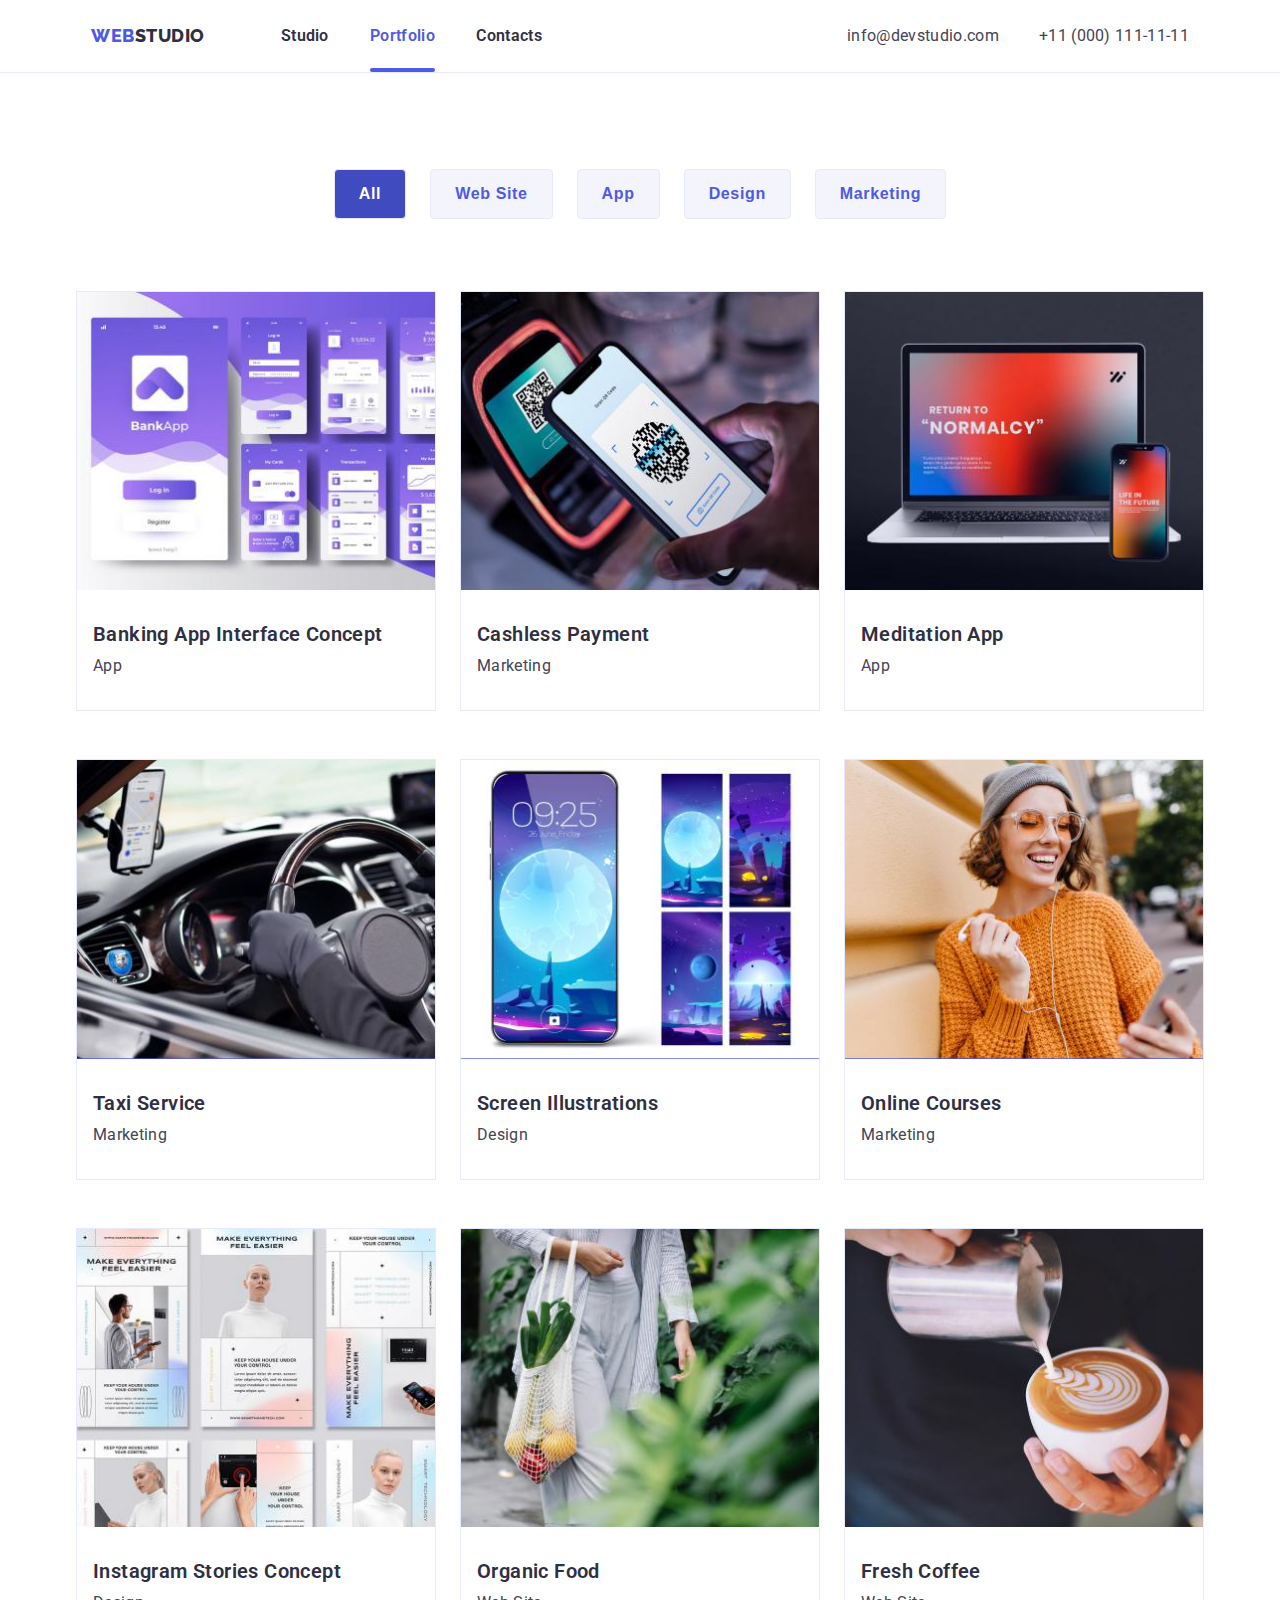
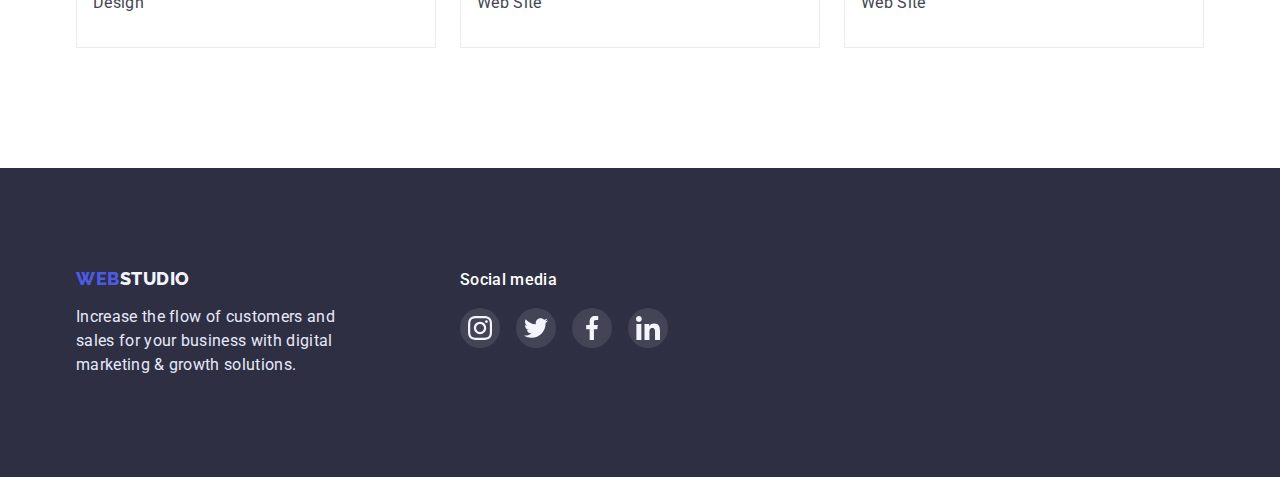
==== portfolio.html @ 68f340ba "Initial commit" ====
<!DOCTYPE html>
<html lang="en">
<head>
    <meta charset="UTF-8">
    <meta http-equiv="X-UA-Compatible" content="IE=edge">
    <meta name="viewport" content="width=device-width, initial-scale=1.0">
    <link rel="preconnect" href="https://fonts.googleapis.com">
    <link rel="preconnect" href="https://fonts.gstatic.com" crossorigin>
    <link href="https://fonts.googleapis.com/css2?family=Raleway:wght@800&family=Roboto:wght@400;500;700;900&display=swap" rel="stylesheet">
    <link rel="stylesheet" href="https://github.com/sindresorhus/modern-normalize/blob/main/modern-normalize.css">
    <link rel="stylesheet" href="./css/styles.css">
    <title>Portfolio</title>
</head>

<body>
    <header class="header">
        <div class="header-cont">
        <nav class="nav">
        
        <!-- Logo -->
            <a class="logo-link" href="./index.html">Web<span class="studio">Studio</span></a>
        
        <!-- Навигация -->
                <ul class="nav-li">
                    <li><a class="header-link" href="./index.html">Studio</a></li>
                    <li><a class="header-link current" href="./portfolio.html">Portfolio</a></li>
                    <li><a class="header-link" href="">Contacts</a></li>
                </ul> 
        </nav>
        
        <!-- Контакты -->
        <address>
            <ul class="address">
                <li><a class="address-link mail" href="mailto:info@devstudio.com">info@devstudio.com</a></li>
                <li><a class="address-link tel" href="tel:+110001111111">+11 (000) 111-11-11</a></li>
            </ul>
        </address>
    </div>
    </header>
        
    <main>
                <!-- Виды деятельности, разделение по фильтру и ссылки -->
        <section class="portfolio-photo section">
            <div class="container">
                <h1 class="filter-titel hidden">Portfolio filter by type of work</h1>    
                <ul class="portfolio-filter">
                    <li><button type="button" class="filter-button current">All</button></li>
                    <li><button type="button" class="filter-button">Web Site</button></li>
                    <li><button type="button" class="filter-button">App</button></li>
                    <li><button type="button" class="filter-button">Design</button></li>
                    <li><button type="button" class="filter-button">Marketing</button></li>
                </ul>
            
                <!-- Ссылки-картинки -->
                <ul class="portfolio-links">
                    <li class="portfolio-li">
                        <a class="portfolio-link" href="#">
                            <div class="portfolio-overlay">
                                <img src="./images/portfolio1.jpg" alt="Bank App View" width="360">
                                    <div class="overlay">
                                        <p class="p-overlay">14 Stylish and User-Friendly App Design Concepts · Task Manager App · 
                                            Calorie Tracker App · Exotic Fruit Ecommerce App · Cloud Storage App</p>
                                    </div>
                            </div>
                                <div class="portfolio-text">
                                <h2 class="portfolio-card-titel">Banking App Interface Concept</h2>
                                <p class="text">App</p>
                            </div>
                        </a>
                    </li>
                    <li class="portfolio-li">
                        <a class="portfolio-link" href="#">
                            <div class="portfolio-overlay">
                                <img src="./images/portfolio2.jpg" alt="pay with app" width="360">
                                    <div class="overlay">
                                        <p class="p-overlay">14 Stylish and User-Friendly App Design Concepts · Task Manager App · 
                                            Calorie Tracker App · Exotic Fruit Ecommerce App · Cloud Storage App</p>
                                    </div>
                            </div>
                            <div class="portfolio-text">
                                <h2 class="portfolio-card-titel">Cashless Payment</h2>
                                <p class="text">Marketing</p>
                            </div>
                        </a>
                    </li>
                    <li class="portfolio-li">
                        <a class="portfolio-link" href="#">
                            <div class="portfolio-overlay">
                                <img  src="./images/portfolio3.jpg" alt="Laptop and telefon" width="360">
                                    <div class="overlay">
                                        <p class="p-overlay">14 Stylish and User-Friendly App Design Concepts · Task Manager App · 
                                            Calorie Tracker App · Exotic Fruit Ecommerce App · Cloud Storage App</p>
                                    </div>
                            </div>
                                <div class="portfolio-text">
                                <h2 class="portfolio-card-titel">Meditation App</h2>
                                <p class="text">App</p>
                            </div>
                        </a>
                    </li>
                    <li class="portfolio-li">
                        <a class="portfolio-link" href="#">
                            <div class="portfolio-overlay">
                                <img src="./images/portfolio4.jpg" alt="Telefon in taxi" width="360">
                                    <div class="overlay">
                                        <p class="p-overlay">14 Stylish and User-Friendly App Design Concepts · Task Manager App · 
                                            Calorie Tracker App · Exotic Fruit Ecommerce App · Cloud Storage App</p>
                                    </div>
                            </div>
                                <div class="portfolio-text">
                                <h2 class="portfolio-card-titel">Taxi Service</h2>
                                <p class="text">Marketing</p>
                            </div>
                        </a>
                    </li>
                    <li class="portfolio-li">
                        <a class="portfolio-link" href="#">
                            <div class="portfolio-overlay">
                                <img src="./images/portfolio5.jpg" alt="Images vor telefon" width="360">
                                    <div class="overlay">
                                        <p class="p-overlay">14 Stylish and User-Friendly App Design Concepts · Task Manager App · 
                                            Calorie Tracker App · Exotic Fruit Ecommerce App · Cloud Storage App</p>
                                    </div>
                            </div>
                                <div class="portfolio-text">
                                <h2 class="portfolio-card-titel">Screen Illustrations</h2>
                                <p class="text">Design</p>
                            </div>
                        </a>
                    </li>
                    <li class="portfolio-li">
                        <a class="portfolio-link" href="#">
                            <div class="portfolio-overlay">
                                <img src="./images/portfolio6.jpg" alt="Girl mit telefon;" width="360">
                                    <div class="overlay">
                                        <p class="p-overlay">14 Stylish and User-Friendly App Design Concepts · Task Manager App · 
                                            Calorie Tracker App · Exotic Fruit Ecommerce App · Cloud Storage App</p>
                                    </div>
                            </div>
                                <div class="portfolio-text">
                                <h2 class="portfolio-card-titel">Online Courses</h2>
                                <p class="text">Marketing</p>
                            </div>
                        </a>
                    </li>
                    <li class="portfolio-li">
                        <a class="portfolio-link" href="#">
                            <div class="portfolio-overlay">
                                <img src="./images/portfolio7.jpg" alt="Screenshots Instagram" width="360">
                                    <div class="overlay">
                                        <p class="p-overlay">14 Stylish and User-Friendly App Design Concepts · Task Manager App · 
                                            Calorie Tracker App · Exotic Fruit Ecommerce App · Cloud Storage App</p>
                                    </div>
                            </div>
                                <div class="portfolio-text">
                                <h2 class="portfolio-card-titel">Instagram Stories Concept</h2>
                                <p class="text">Design</p>
                            </div>
                        </a>
                    </li>
                    <li class="portfolio-li">
                        <a class="portfolio-link" href="#">
                            <div class="portfolio-overlay">
                                <img src="./images/portfolio8.jpg" alt="Food in a bag" width="360">
                                    <div class="overlay">
                                        <p class="p-overlay">14 Stylish and User-Friendly App Design Concepts · Task Manager App · 
                                            Calorie Tracker App · Exotic Fruit Ecommerce App · Cloud Storage App</p>
                                    </div>
                            </div>
                                <div class="portfolio-text">
                                <h2 class="portfolio-card-titel">Organic Food</h2>
                                <p class="text">Web Site</p>
                            </div>
                        </a>
                    </li>
                    <li class="portfolio-li">
                        <a class="portfolio-link" href="#">
                            <div class="portfolio-overlay">
                                <img src="./images/portfolio9.jpg" alt="Coffee with milk" width="360">
                                    <div class="overlay">
                                        <p class="p-overlay">14 Stylish and User-Friendly App Design Concepts · Task Manager App · 
                                            Calorie Tracker App · Exotic Fruit Ecommerce App · Cloud Storage App</p>
                                    </div>
                            </div>
                                <div class="portfolio-text">
                                <h2 class="portfolio-card-titel">Fresh Coffee</h2>
                                <p class="text">Web Site</p>
                            </div>
                        </a>
                    </li>
                 </ul>
            </div>
        </section>
    </main>

    <footer class="footer">
        <div class="container">
            <ul class="foot-ul">
                <li class="foot-li one">
                    <!-- Logo -->
                    <a class="logo-link" href="./index.html">Web<span class="studio">Studio</span></a>
                    <p class="text">Increase the flow of customers and sales for your business with digital marketing &
                        growth solutions.</p>
                </li>
                <li class="foot-li two">
                    <section class="social-media">
                        <h3 class="soc-media-titel">Social media</h3>
                        <ul class="foot-social-list">
                            <li class="foot-social-item">
                                <a class="foot-social-link" href="#">
                                    <svg class="foot-social-icon">
                                        <use href="./images/icons.svg#sozial-instagram"></use>
                                    </svg>
                                </a>
                            </li>
                            <li class="foot-social-item">
                                <a class="foot-social-link" href="#">
                                    <svg class="foot-social-icon">
                                        <use href="./images/icons.svg#sozial-twitter"></use>
                                    </svg>
                                </a>
                            </li>
                            <li class="foot-social-item">
                                <a class="foot-social-link" href="#">
                                    <svg class="foot-social-icon">
                                        <use href="./images/icons.svg#sozial-facebook"></use>
                                    </svg>
                                </a>
                            </li>
                            <li class="foot-social-item">
                                <a class="foot-social-link" href="#">
                                    <svg class="foot-social-icon">
                                        <use href="./images/icons.svg#sozial-linkedin"></use>
                                    </svg>
                                </a>
                            </li>
                        </ul>
                </li>
            </ul>
        </div>
    </footer>
</body>

</html>
---- css/styles.css ----
:root {
    /* для CTAs, Focused, Active states, Links, nav-click */
    --primary-brand-color: #4D5AE5;
    /* для Overlays, Shadows, Headings, nav-default*/
    --dark-color: #2E2F42;
    /* для Valid fields, Success messages */
    --success-color: #31D0AA;
    /* для Body text, nav-hover */
    --text-color: #434455;
    /* для Helper text, Deemphasized text */
    --subtle-text-color: #8E8F99;
    /* для Accent color, Hairlines, Subtle backgrounds*/
    --accent-color: #E7E9FC;
    /* для Light mode backgrounds, Light mode Dialogs/alerts*/
    --light-color: #F4F4FD;

    /*NAV-LINKS*/
    /* для nav-default*/
    --nav-defauit: #2E2F42;
    /* для nav-hover*/
    --nav-hover: #434455;
    /* для nav-click*/
    --nav-click: #4D5AE5;

    /*BUTTONS*/
    /* для button--order-default*/
    --button-order-defauit: #4D5AE5;
    /* для button--order-hover*/
    --button-order-hover: #404BBF;
    /* для button--order-click*/
    --button-order-click: #404BBF;

    /*background-color-body*/
    --background-color: #ffffff
}

*,
*::before,
*::after {
    margin: 0;
    padding: 0;
    box-sizing: border-box;
}


body { 
    font-family: Roboto, sans-serif;
    background-color: var(--background-color);
    margin: 0 auto;
}

.container {
    max-width: 1158px;
    padding: 0 15px; 
    margin: 0 auto;
}

.section {
    padding-top: 120px;
    padding-bottom: 120px;
}

img {
    display: block; max-width: 100%; height: auto
}
                                             /*header*/

.header-cont {
    display: flex;
    max-width: 1128px;
    padding: 0 15px; 
    justify-content: space-between;
    align-items: center;
    margin: 0 auto;
}

.header {
    border-bottom: 1px solid var(--accent-color);
    /*position: fixed;
    width: 100%;*/
}

/*LOGO*/                

.logo-link {
    display: flex;
    text-align: left;
    font-family: 'Raleway', sans-serif;
    font-weight: 800;
    font-size: 18px;
    line-height: 1.33;
    letter-spacing: 0.03em;
    text-transform: uppercase;
    color: var(--primary-brand-color);
    text-decoration: none;
    margin-right: 76px;
    justify-items: center;
    align-items: center;
}

.studio {
    color: var(--dark-color);
}

/*NAV*/

.nav {
    display: flex;
    justify-content: space-between;    
}

.nav-li {
    display: flex;
    width: 261px;
    justify-content: space-between;
    list-style-type: none;
}

.nav-li .header-link.current {
    color: var(--nav-click);
}

.header-link {
    display: block;
    font-weight: 600;
    font-size: 16px;
    line-height: 1.5;        
    letter-spacing: 0.02em;
    color: var(--nav-defauit);
    text-decoration: none;
    text-align: center;
    padding: 24px 0;
    transition-property: color;
}

                    /*Анимация на все ссылки*/

.logo-link,
.header-link,
.current::after,
.address-link,
.button-order,
.close,
.sozial-link,
.customers-link,
.filter-button,
.portfolio-link,
.foot-social-link {
    transition-duration: 250ms;
    transition-timing-function: cubic-bezier(0.4, 0, 0.2, 1)
}

.current {
    position: relative;
}

.header-link.current::after {
    display: block;
    content: "";
    width: 100%;
    height: 4px;
    border-radius: 2px;
    background-color: currentColor;
    position: absolute;
    left: 0;
    bottom: 0;
    transition-property: color;
}

.header-link:hover,
.header-link:focus {
    color: var(--nav-click);
}

.header-link:active {
    color: var(--nav-click);
}

/*ADDRESS*/

.address {
    display: flex;
    list-style-type: none;
    justify-content: space-between;
    gap: 40px;
}

.address-link {
    font-style: normal;
    font-weight: 400;
    font-size: 16px;
    line-height: 1.5;        
    letter-spacing: 0.02em;
    color: var(--text-color);
    text-decoration: none;
    padding: 24px 0;
    transition-property: color;
}

.address-link:hover,
.address-link:focus {
    color: var(--primary-brand-color);
}

                                        /*main*/

                          /* --- для скрытия заголовков --- */
.hidden {
    position: absolute;
    white-space: nowrap;
    width: 1px;
    height: 1px;
    overflow: hidden;
    border: 0;
    padding: 0;
    clip: rect(0 0 0 0);
    clip-path: inset(50%);
    margin: -1px;
}


/*section order-service*/
.section-order-service {
    
}

.section-order-service.section {
    padding-top: 188px;
    padding-bottom: 188px;
    text-align: center;
    background-image: linear-gradient(rgba(46, 47, 66, 0.7), rgba(46, 47, 66, 0.7)), url(../images/people-office-1.jpg);
    background-position: center;
    background-repeat: no-repeat;
    background-size: 1440px 600px;
    background-color: var(--nav-defauit);
    width: 1440px;
    margin: 0 auto;
}

.order-titel {   
    font-size: 56px;
    line-height: 1.07;
    text-align: center;
    letter-spacing: 0.02em;
    color: var(--background-color);
    padding: 188px auto 292px;
}

.button-order {
    font-family: 'Roboto', sans-serif;
    font-weight: 500;
    font-size: 16px;
    line-height: 1.5;
    background-color: var(--button-order-defauit);
    cursor: pointer;
    border: none;
    border-radius: 4px;
    text-align: center;
    letter-spacing: 0.04em;
    color: var(--background-color);
    align-items: center;
    width: 169px;
    height: 56px;
    margin-top: 48px;
    transition-property: background-color;
}
 
.button-order:hover {
    background-color: var(--button-order-click);
}

/*.button-order:active {
    background-color: var(--button-order-click);
    box-shadow: 0px 4px 4px rgba(0, 0, 0, 0.15);
    border-radius: 4px;
}*/

        /* Модальное окно */

.backdrop.is-hidden {
    visibility: hidden;
    opacity: 0;
    pointer-events: none;
}

.backdrop.is-hidden .modal {
    transform: scale(0);
}

                        /* Modal bg */
.backdrop {
    position: fixed;
    top: 0;
    left: 0;
    width: 100%;
    height: 100%;
    box-shadow: 0px 1px 1px rgba(0, 0, 0, 0.14), 0px 1px 3px rgba(0, 0, 0, 0.12), 0px 2px 1px rgba(0, 0, 0, 0.2);
    border-radius: 4px;
    transition: opasity 500ms, visibility 500ms, transform 500ms;
    transform: scale(1);
    background: rgba(46, 47, 66, 0.4);
    visibility: visible
}

.modal {
    position: relative;
    overflow: auto;
    width: 100%;
    height: 100%;
    max-width: 408px;
    max-height: 576px;
    background: #FCFCFC;
    top: 50%;
    left: 50%;
    transform: translate(-50%, -50%);
}

.close {
    position: absolute;
    top: 24px;
    right: 24px;
    width: 24px;
    height: 24px;
    align-items: center;
    justify-content: center;
    background-color: var(--accent-color);
    border: 1px solid rgba(0, 0, 0, 0.1);
    border-radius: 50%;
    transition-property: background-color, fill;
    cursor: pointer;
}

.close:hover {
    background-color: var(--button-order-hover);
}

.close:hover .icon-close {
    background-color: var(--button-order-hover);
    border: none;
    fill: var(--background-color);
}

.icon-close {
    width: 8px;
    height: 8px;
    fill: #000000;
}

.icon-close:hover {
    fill: var(--background-color);
}


/*sections*/
.section-titel {
    font-weight: 600;
    font-size: 36px;
    line-height: 1.11;
    text-align: center;
    letter-spacing: 0.02em;
    text-transform: capitalize
}

.features {
    padding-bottom: 0;
}

.features-li {
    display: flex;
    gap: 24px;
}   

.f-li-titel {
    margin-bottom: 8px;
    font-weight: 500;
    font-size: 20px;
    line-height: 1.2
}

.features-icon {
    display: flex;
    list-style: none;
    height: 112px;
    margin-bottom: 8px;
    gap: 24px
    /*flex-basis: calc((100% - 72px) / 3);*/
}

.icon-li {
    display: flex; 
    align-items: center;
    justify-content: center;
    height: 112px;
    background: var(--light-color);
    border-radius: 4px;
    margin-bottom: 8px;
}

.icon-features {
    width: 59.72px;
    height: 64px;
    fill: var(--light-color);
}

.what-are-we-doing-links,
.our-team-links {
    display: flex;
    justify-content: center;
    gap: 24px;
}

.what-are-we-doing-links,
.our-team-links,
.portfolio-links {
    margin-top: 72px;
}

.features-li,
.what-are-we-doing-links, 
.css-portfolio {
    list-style-type: none;
    text-decoration-line: none;
    background-color: var(--background-color);
}

.f-li {
    flex-basis: calc((100% - 72px) / 3);
}

.our-team-links {
    list-style-type: none;
    display: flex
}

.our-team-li {
    background-color: var(--background-color);
    width: 264px;
}

.our-team-link {
    text-decoration: none;
    display: block;
}

.our-team-text,
.portfolio-text {
    padding: 32px 16px;
}

.our-team-name {
    font-weight: 600;
    font-size: 20px;
    line-height: 1.2;
    letter-spacing: 0.02em;
    color: var(--dark-color);
    text-decoration: none;
    list-style-type: none;
    flex: none;
    order: 0;
    flex-grow: 0;
    text-align: center;
}
 
.our-team-li .text {
    margin-top: 8px;
}
 
.our-team {
    background-color: var(--light-color);
}

.our-team .text {
    text-align: center;
}

/* Sozials */
.sozial-list {
    display: flex;
    /*gap: 24px;*/
    justify-content: space-between;
    margin-top: 8px;
    list-style-type: none;
}

.sozial-item {
    width: 40px;
    height: 40px;
}

.sozial-link {
    display: flex;
    align-items: center;
    justify-content: center;
    width: 100%;
    height: 100%;
    background-color: var(--primary-brand-color);
    border-radius: 50%;
    transition-property: background-color;
}

.sozial-link:hover,
.sozial-link:focus {
    background: var(--button-order-hover);
    transition-property: background-color;
}
.sozial-icon {
    width: 16px;
    height: 16px;
    fill: var(--light-color);
}


/*для всех тегов <p>, кроме белого в футере*/
.features .text,
.our-team .text, 
.portfolio-link .text {
    font-size: 16px;
    line-height: 1.5;
    letter-spacing: 0.02em;
    color: var(--text-color);
}

.Customers.section {
    padding-top: 130px;
}

.customers-ul {
    display: flex;
    justify-content: space-between;
    margin-top: 72px;
}

.customers-li {
    list-style: none;
    width: calc((100% - 120px) / 6);
    height: 88px;
}

.customers-link {
    display: flex;
    align-items: center;
    justify-content: center;
    width: 100%;
    height: 100%;
    box-sizing: border-box;
    border: 1px solid var(--subtle-text-color);
    border-radius: 4px;
    color: var(--subtle-text-color);
    transition-property: color, border-color;
}

.customers-link:hover {
    border-color: 1px solid var(--button-order-hover);
    color: var(--button-order-hover);
}

.customers-icon {
    width: 104px;
    height: 56px;
    fill: currentColor;
}

                         /*css для страницы portfolio.html*/

/*.filter-buttons*/
.filter-button {
    padding: 12px 24px;
    background: var(--light-color);
    border: 1px solid var(--accent-color);
    border-radius: 4px;
    order: 1;
    font-weight: 600;
    font-size: 16px;
    line-height: 1.5;
    text-align: center;
    letter-spacing: 0.04em;
    cursor: pointer;
    color: var(--button-order-defauit);
    transition-property: color, background-color, border, box-shadow;
}
    
.filter-button:hover {
    background-color: var(--button-order-hover);
    color: var(--background-color);
    border: none;
    box-shadow: 0px 3px 1px rgba(0, 0, 0, 0.1), 0px 2px 1px rgba(0, 0, 0, 0.08), 0px 2px 2px rgba(0, 0, 0, 0.12);
}
                        
.filter-button:focus {
    background-color: var(--button-order-hover);
    color: var(--background-color);
}

.filter-button.current {
    background-color: var(--button-order-hover);
    color: var(--background-color);
}

.portfolio-filter {
    text-decoration-line: none;
    list-style-type: none;
    display: flex;
    justify-content: center;
    gap: 24px;
    margin-block-end: 0;
}

/* portfolio */
.portfolio-li {
    width: calc((100% - 48px) / 3);
}

.portfolio-links {
    list-style-type: none;
    display: flex;
    flex-wrap: wrap;
    row-gap: 48px;
    column-gap: 24px; 
}

.portfolio-link {
    border: 1px solid #E7E9FC;
    transition-property: background-color, box-shadow;
    position: relative;
    transition-property: transform;
}

.portfolio-link .text {
    margin-top: 8px;
}

.our-team-li,
.portfolio-link {
    text-decoration: none;
    display: block;
}

.portfolio-link:hover,
.portfolio-link:focus,
.portfolio-filter:active {
    box-shadow: 0px 1px 6px rgba(46, 47, 66, 0.08), 0px 1px 1px rgba(46, 47, 66, 0.16), 0px 2px 1px rgba(46, 47, 66, 0.08);
}


.portfolio-overlay {
    position: relative;
    overflow: hidden;
}

.overlay {
    position: absolute;
    top: 0;
    left: 0;
    width: 100%;
    height: 100%;
    font-size: 15px;
    color: var(--light-color);
    background-color: var(--primary-brand-color);
    padding: 40px 32px 40px 32px;
    background-blend-mode: soft-light;
    mix-blend-mode: normal;
    transform: translate(0, 100%);
    transition: transform 250ms cubic-bezier(0.4, 0, 0.2, 1);
}

/*
    background-color: var(--primary-brand-color);
    color: var(--light-color);
    top: 0;
    left: 0;
    width: 100%;
    height: 300px;
    padding: 40px 32px 164px 32px;
    background-blend-mode: soft-light;
    mix-blend-mode: normal;
    position: absolute;
    overflow: hidden;
    transform: translate(0, 100%);
    transition: transform 250ms cubic-bezier(0.4, 0, 0.2, 1);
*/

.p-overlay {
    font-size: 16px;
    line-height: 1.5;
    letter-spacing: 0.02em;
    color: var(--light-color)
}

.portfolio-link:hover .overlay, 
.portfolio-link:focus .overlay {
    transform: translate(0, 0);
    
}

/*только для заголовков h2 со страницы portfolio.html*/
.portfolio-card-titel {
    font-weight: 600;
    font-size: 20px;
    line-height: 1.2;
    letter-spacing: 0.02em;
    color: var(--dark-color);
}   

.portfolio-photo {
    padding-top: 96px;
}

                                            /*footer*/
.footer {
    background-color: var(--dark-color);
    padding-top: 100px;
    padding-bottom: 100px;
    margin-left: auto;
    margin-right: auto;
}

/*.foot-logo {
    width: 264px;
    margin-right: 120px;
}*/

.footer .logo-link {
    display: block;
    font-family: 'Raleway', sans-serif;
    font-weight: 800;
    font-size: 18px;
    line-height: 1.17;
    letter-spacing: 0.03em;
}

.footer .studio {
    color: var(--light-color);
    line-height: 1.17;
}
                         
.footer .text {
    display: block;
    /*max-width: 264px;*/
    font-weight: 400;
    font-size: 16px;
    line-height: 24px;
    letter-spacing: 0.02em;
    color: var(--accent-color);
    margin-top: 16px;
}

.foot-ul {
    display: flex;
    justify-content:flex-start ;
}

.foot-li {
    list-style: none;
}

.foot-li.one {
    width: 264px;
}

.foot-li.two {
    width: 208px;
    margin-left: 120px;
}

.foot-social-link:hover {
    background-color: var(--success-color);
}

.soc-media-titel {
    font-weight: 500;
    font-size: 16px;
    line-height: 1.5;
    letter-spacing: 0.02em;
    color: var(--background-color);
    margin-bottom: 16px;
}

/* Sozials */
.foot-social-list {
    display: flex;
    flex-direction: row;
    /*gap: 24px;*/
    justify-content: space-between;
}

.foot-social-item {
    width: 40px;
    height: 40px;
    /*flex-basis: calc((100% - 3*16px) / 4);*/
    list-style: none;
}

.foot-social-link {
    display: flex;
    align-items: center;
    justify-content: center;
    width: 100%;
    height: 100%;
    background-color: rgba(255, 255, 255, 0.1);
    border-radius: 50%;
    transition-property: background-color;
}

.foot-social-icon {
    width: 24px;
    height: 24px;
    fill: var(--light-color);
}
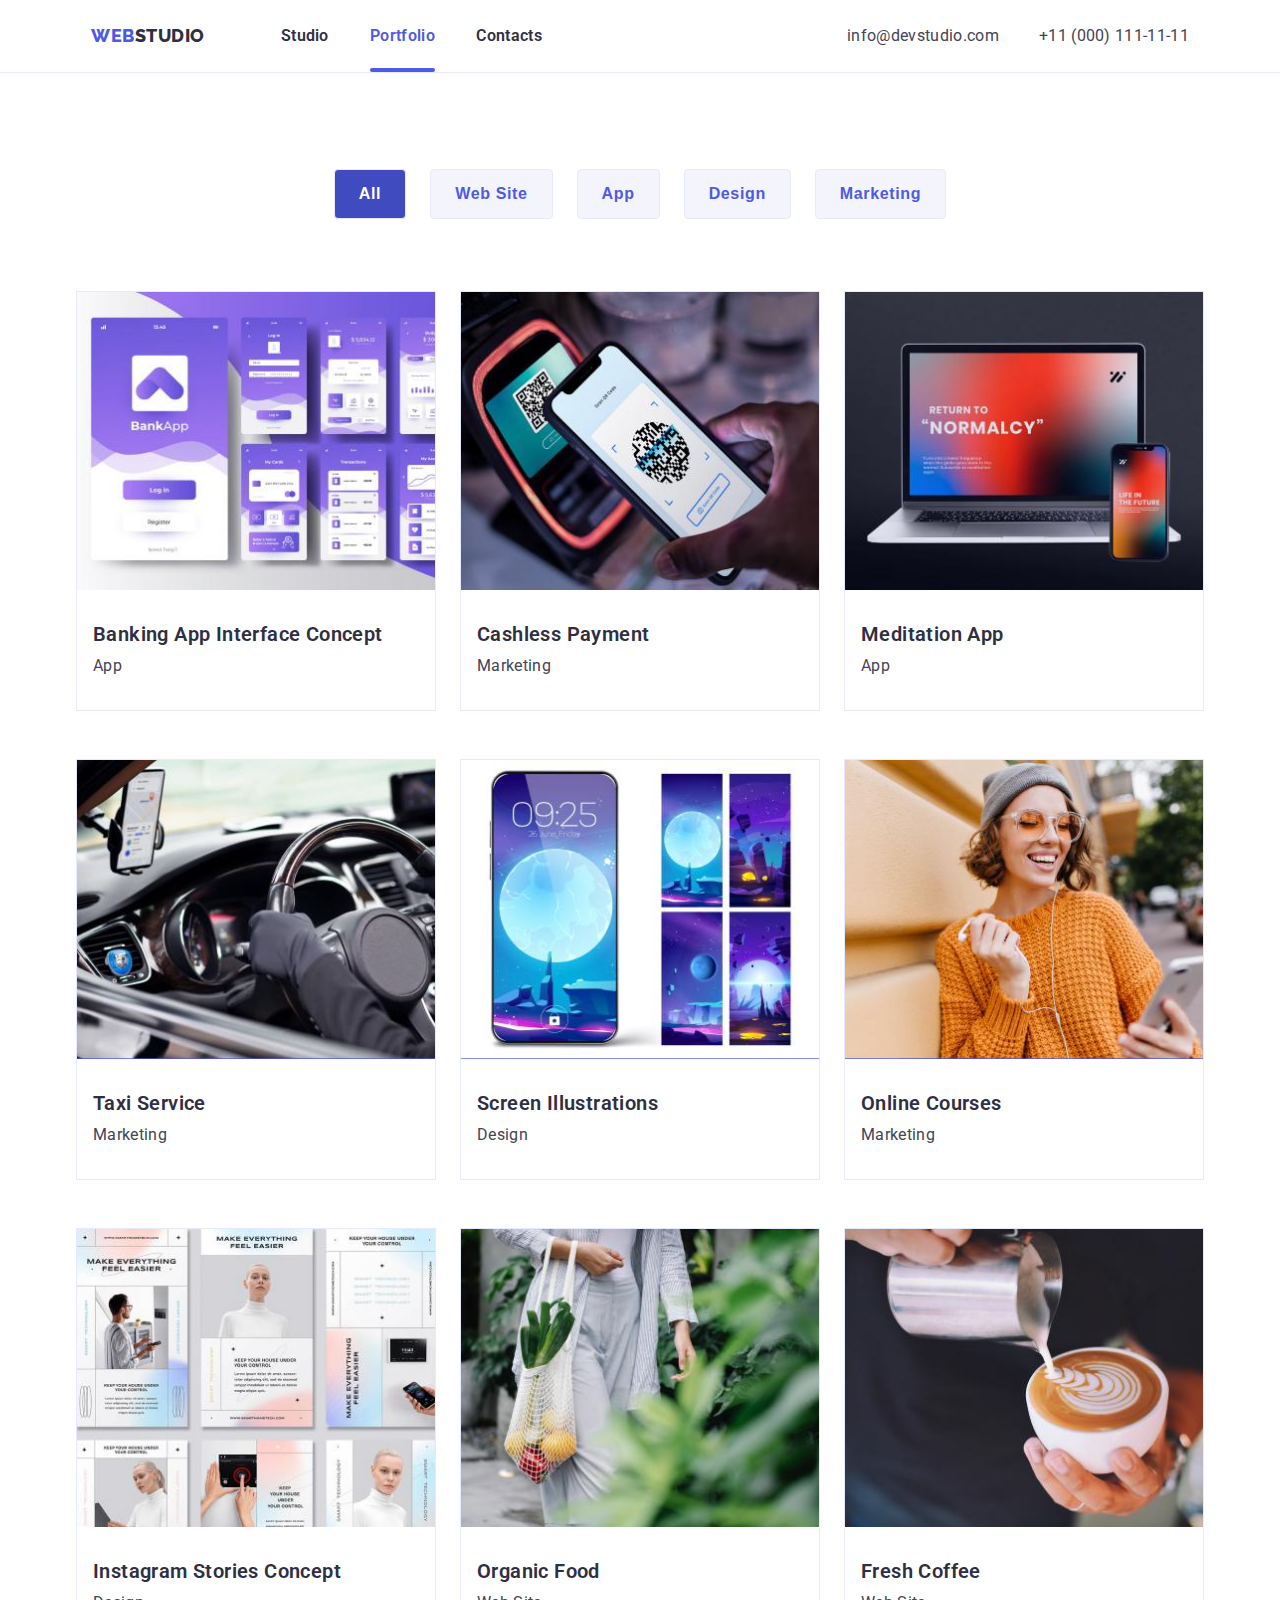
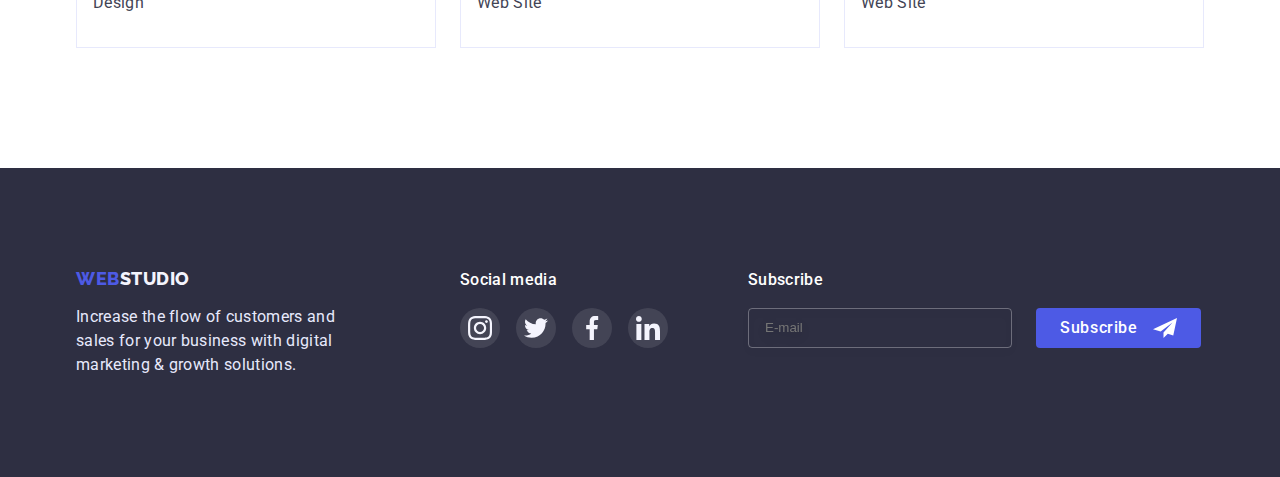
==== commit 2898561f: "HW-06, 02" ====
--- a/portfolio.html
+++ b/portfolio.html
@@ -203,7 +203,7 @@
                         growth solutions.</p>
                 </li>
                 <li class="foot-li two">
-                    <section class="social-media">
+                    <div class="social-media">
                         <h3 class="soc-media-titel">Social media</h3>
                         <ul class="foot-social-list">
                             <li class="foot-social-item">
@@ -235,9 +235,30 @@
                                 </a>
                             </li>
                         </ul>
+                </li>
+                <li class="foot-li foot-form">
+                    <div class="foot-form">
+                        <h3 class="soc-media-titel form">Subscribe</h3>
+    
+                        <form class="subscribe_form" name="signup_form" autocomplete="on" novalidate>
+                            <div class="div-foot-input">
+                                <label class="label" for="e-mail"></label>
+                                <input class="input-foot" id="e-mail" type="email" name="email" placeholder="E-mail" />
+                            </div>
+                            <div class="div-foot-button">
+                                <button class="button-subscribe" type="submit">Subscribe</button>
+                                <svg class="icon-subscribe">
+                                    <use href="./images/icons.svg#icon-subscribe-button"></use>
+                                </svg>
+                            </div>
+    
+                    </div>
                 </li>
             </ul>
         </div>
+    
+    
+        </form>
     </footer>
 </body>
 
--- a/css/styles.css
+++ b/css/styles.css
@@ -308,7 +308,7 @@
     width: 100%;
     height: 100%;
     max-width: 408px;
-    max-height: 576px;
+    max-height: 584px;
     background: #FCFCFC;
     top: 50%;
     left: 50%;
@@ -350,6 +350,195 @@
     fill: var(--background-color);
 }
 
+                                    /*----Form----*/
+
+.form-ul {
+    margin-top: 0;
+    width: 360px;
+    height: 336px;
+}
+
+.form-li {
+    display: flex;
+    flex-direction: column;
+    width: 100%;
+    margin-left: auto;
+    margin-right: auto;
+    width: 408px;
+}
+
+.form-titel {
+    font-weight: 500;
+    font-size: 16px;
+    line-height: 1.5;
+    text-align: center;
+    letter-spacing: 0.02em;
+    color: var(--dark-color);
+    padding-top: 72px;
+    padding-bottom: 16px;
+}
+
+.label {
+    font-size: 12px;
+    line-height: 1.17;
+    letter-spacing: 0.04em;
+    color: var(--subtle-text-color);
+    margin-bottom: 4px;
+    position: relative;
+    bottom: 4px;
+}
+
+.div-input {
+    position: relative;
+    /*display: flex;
+    align-items: center;*/
+    max-width: 360px;
+    margin: 0 auto;
+    margin-bottom: 8px;
+}
+
+.icon-form {
+    width: 18px;
+    height: 24px;
+    position: absolute;
+    left: 11px;
+    bottom: 8px;
+    margin: 0;
+}
+
+.icon-form:hover {
+    fill: currentColor;
+}
+
+.div-input:hover,
+.div-input:focus {
+    color: var(--button-order-defauit);
+    fill: var(--button-order-defauit);
+}
+
+/*.div-input {
+    position: relative;
+    &:before {
+    content: '';
+            position: absolute;
+            top: 0;
+            bottom: 0;
+            right: 0;
+            margin: auto 0;
+            background: url('https://cdn0.iconfinder.com/data/icons/ThemeShock-credit-cards-icons/64/mastercard.png') no-repeat;
+                background-size: cover;
+            }
+            
+            input {
+                width: 100%;
+                height: 25px;
+            }
+            }
+*/
+
+.input {
+    width: 360px;
+    height: 40px;
+    box-sizing: border-box;
+    border-color: var(--subtle-text-color);
+    border: 1px solid var(--subtle-text-color);
+    border-radius: 4px;
+    margin: auto;
+    padding-left: 38px;
+}
+
+.input:hover,
+.input:focus {
+    border-color: var(--button-order-defauit);
+    border: 1px solid var(--button-order-defauit);
+}
+
+/*input:focus-visible {
+    border-color: var(--button-order-defauit);
+    border: 1px solid var(--button-order-defauit);
+}
+
+
+.input-hov:hover {
+    border-color: var(--button-order-defauit);
+    border: 1px solid var(--button-order-defauit);
+}*/
+
+.input.comment {
+    height: 120px;
+    width: 360px;
+    margin-bottom: 0;
+    padding-top: 8px;
+    padding-left: 16px;
+    display: flex;
+    text-align: left;
+    align-content: baseline;
+    resize: none;
+
+}
+
+.input.comment::placeholder {
+    font-size: 12px;
+    line-height: 1.17;
+    letter-spacing: 0.04em;
+    color: rgba(117, 117, 117, 0.5);
+}
+
+.form-policy {
+    display: flex;
+    justify-content: center;
+    margin-top: 16px;
+    margin-bottom: 24px;
+    width: 360px;
+}
+
+.check {
+    padding-left: 32px;
+}
+
+.check__input {
+    position: absolute;
+    -webkit-appearance: none;
+    -moz-appearance: none;
+    appearance: none;
+}
+
+.check__box {
+    visibility: visible;
+    position: absolute;
+    width: 16px;
+    height: 16px;
+    margin-left: auto;
+    background-image: url('../images/icons.svg#icon-checkbox');
+}
+
+.check__input:checked + .check__box {
+    background-image: url('../images/icons.svg#icon-checkbox-click');
+}
+
+.p-policy {
+    font-size: 12px;
+    line-height: 1.17;
+    letter-spacing: 0.04em;
+    color: #757575;
+    padding-left: 8px;
+    width: 360px;
+}
+
+.a-policy {
+    color: var(--button-order-defauit);
+}
+
+.signup_form .button-order {
+    margin-bottom: 24px;
+    display: flex;
+    justify-content: center;
+    align-items: center;
+    text-align: center;
+    margin-left: auto;
+    margin-right: auto;
+    margin-top: 0;
+}
 
 /*sections*/
 .section-titel {
@@ -805,4 +994,102 @@
     width: 24px;
     height: 24px;
     fill: var(--light-color);
-}+}
+
+.soc-media-titel.form {
+    margin-left: 80px;
+}
+
+                /* Форма в футере */
+
+.div-foot-input {
+    margin-left: 80px;
+    position: relative;
+    max-width: 453px;    
+}
+
+.input-foot {
+    width: 264px;
+    height: 40px;
+    box-sizing: border-box;
+    border: 1px solid rgba(255, 255, 255, 0.3);
+    filter: drop-shadow(0px 4px 4px rgba(0, 0, 0, 0.15));
+    border-radius: 4px;
+    margin: auto;
+    padding-left: 16px;
+    background-color: transparent;
+    color: var(--accent-color)
+}
+
+.input-foot:placeholder {
+    padding-left: 16px;
+}
+
+.div-foot-button {
+    position: relative;
+    display: flex;
+    justify-content: space-between;
+}
+
+.button-subscribe {
+    width: 165px;
+    height: 40px;
+    margin-left: 24px;
+    font-family: 'Roboto', sans-serif;
+    font-weight: 500;
+    font-size: 16px;
+    line-height: 1.5;
+    background-color: var(--button-order-defauit);
+    cursor: pointer;
+    border: none;
+    border-radius: 4px;
+    padding-left: 24px;
+    text-align: left;
+    align-items: center;
+    letter-spacing: 0.04em;
+    color: var(--background-color);
+    transition-property: background-color;
+}
+
+.subscribe_form {
+    display: flex;
+    justify-content: center;
+    align-items: center;
+    text-align: center;
+    margin-left: auto;
+    margin-right: auto;
+    margin-top: 0;
+}    
+
+.icon-subscribe {
+    width: 24px;
+    height: 24px;
+    position: absolute;
+    right: 24px;
+    bottom: 8px;
+    margin: 0;
+    fill: var(--background-color);
+}
+
+
+
+.icon-form:hover {
+    fill: currentColor;
+}
+
+.div-input:hover,
+.div-input:focus {
+    color: var(--button-order-defauit);
+    fill: var(--button-order-defauit);
+}
+
+.input-foot {
+    
+}
+
+.input:hover,
+.input:focus {
+    border-color: var(--button-order-defauit);
+    border: 1px solid var(--button-order-defauit);
+}
+
